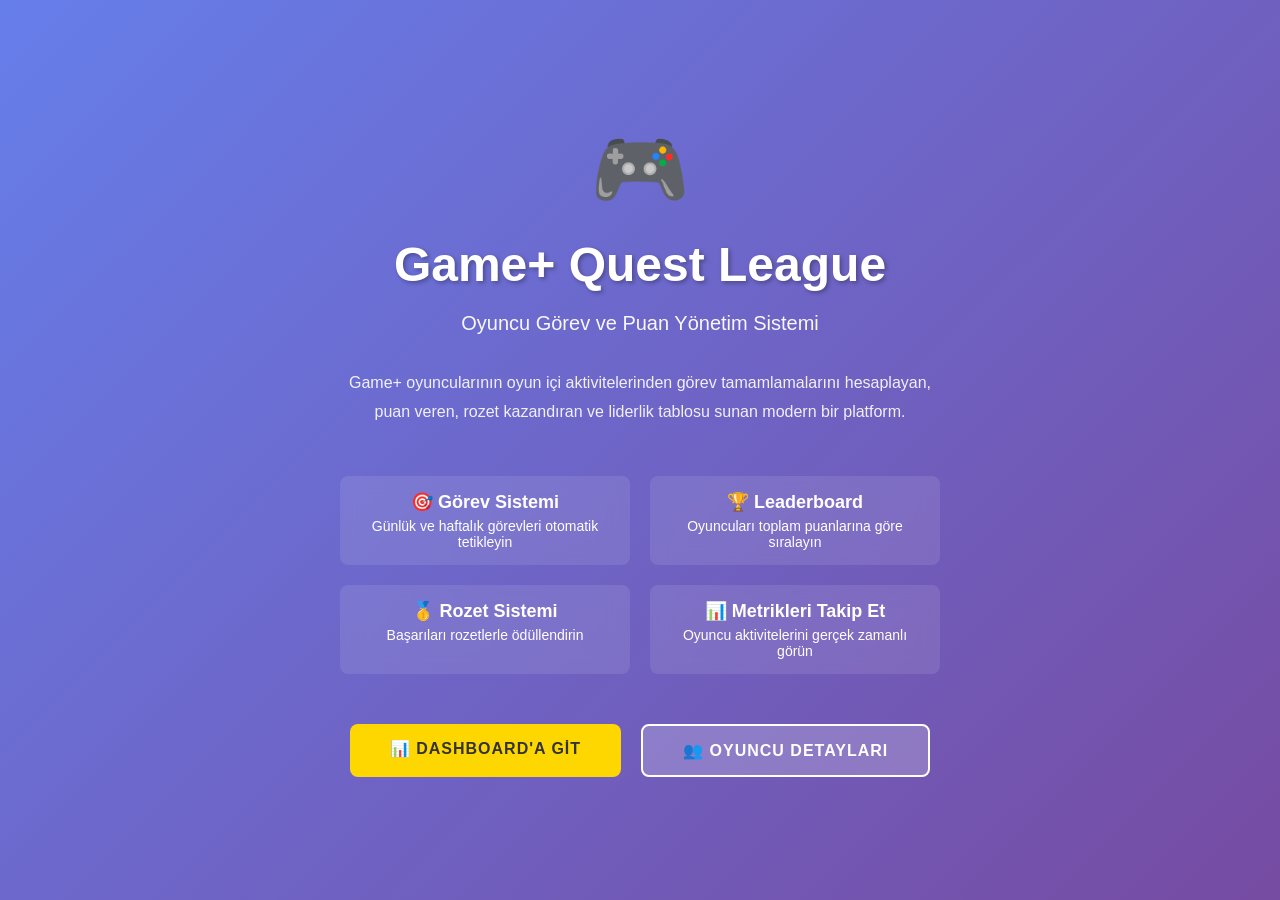
==== home.html @ eccdbdef "feat: Temel ana sayfa (home.html) ve navigasyon yapısı oluşturuldu - Projenin ana giriş sayfası olan" ====
<!DOCTYPE html>
<html lang="tr">
<head>
    <meta charset="UTF-8">
    <meta name="viewport" content="width=device-width, initial-scale=1.0">
    <title>Game+ Quest League | Ana Sayfa</title>
    <link rel="stylesheet" href="assets/styles.css">
    <style>
        .hero-section {
            min-height: 100vh;
            display: flex;
            flex-direction: column;
            justify-content: center;
            align-items: center;
            text-align: center;
            background: linear-gradient(135deg, #667eea 0%, #764ba2 100%);
            color: white;
            padding: 20px;
        }

        .hero-content {
            max-width: 600px;
        }

        .hero-logo {
            font-size: 80px;
            margin-bottom: 20px;
            animation: bounce 2s infinite;
        }

        @keyframes bounce {
            0%, 100% { transform: translateY(0); }
            50% { transform: translateY(-20px); }
        }

        .hero-title {
            font-size: 48px;
            font-weight: bold;
            margin-bottom: 15px;
            text-shadow: 2px 2px 4px rgba(0, 0, 0, 0.3);
        }

        .hero-subtitle {
            font-size: 20px;
            margin-bottom: 30px;
            opacity: 0.95;
            line-height: 1.6;
        }

        .hero-description {
            font-size: 16px;
            margin-bottom: 50px;
            opacity: 0.9;
            line-height: 1.8;
        }

        .hero-features {
            display: grid;
            grid-template-columns: 1fr 1fr;
            gap: 20px;
            margin-bottom: 50px;
            font-size: 14px;
        }

        .feature-item {
            background: rgba(255, 255, 255, 0.1);
            padding: 15px;
            border-radius: 8px;
            backdrop-filter: blur(10px);
        }

        .feature-item strong {
            display: block;
            margin-bottom: 5px;
            font-size: 18px;
        }

        .btn-group {
            display: flex;
            gap: 20px;
            justify-content: center;
            flex-wrap: wrap;
        }

        .btn-hero {
            padding: 15px 40px;
            font-size: 16px;
            font-weight: bold;
            border: none;
            border-radius: 8px;
            cursor: pointer;
            text-decoration: none;
            display: inline-block;
            transition: all 0.3s ease;
            text-transform: uppercase;
            letter-spacing: 1px;
        }

        .btn-dashboard {
            background: #FFD700;
            color: #333;
        }

        .btn-dashboard:hover {
            background: #FFF;
            transform: translateY(-3px);
            box-shadow: 0 10px 25px rgba(0, 0, 0, 0.3);
        }

        .btn-users {
            background: rgba(255, 255, 255, 0.2);
            color: white;
            border: 2px solid white;
        }

        .btn-users:hover {
            background: white;
            color: #764ba2;
            transform: translateY(-3px);
            box-shadow: 0 10px 25px rgba(0, 0, 0, 0.3);
        }

        @media (max-width: 600px) {
            .hero-title {
                font-size: 36px;
            }

            .hero-subtitle {
                font-size: 18px;
            }

            .hero-features {
                grid-template-columns: 1fr;
            }

            .btn-group {
                flex-direction: column;
            }

            .btn-hero {
                width: 100%;
            }
        }
    </style>
</head>
<body>
    <main class="hero-section">
        <div class="hero-content">
            <div class="hero-logo">🎮</div>
            <h1 class="hero-title">Game+ Quest League</h1>
            <p class="hero-subtitle">Oyuncu Görev ve Puan Yönetim Sistemi</p>
            
            <p class="hero-description">
                Game+ oyuncularının oyun içi aktivitelerinden görev tamamlamalarını hesaplayan, puan veren, rozet kazandıran ve liderlik tablosu sunan modern bir platform.
            </p>

            <div class="hero-features">
                <div class="feature-item">
                    <strong>🎯 Görev Sistemi</strong>
                    Günlük ve haftalık görevleri otomatik tetikleyin
                </div>
                <div class="feature-item">
                    <strong>🏆 Leaderboard</strong>
                    Oyuncuları toplam puanlarına göre sıralayın
                </div>
                <div class="feature-item">
                    <strong>🥇 Rozet Sistemi</strong>
                    Başarıları rozetlerle ödüllendirin
                </div>
                <div class="feature-item">
                    <strong>📊 Metrikleri Takip Et</strong>
                    Oyuncu aktivitelerini gerçek zamanlı görün
                </div>
            </div>

            <div class="btn-group">
                <a href="index.html" class="btn-hero btn-dashboard">📊 Dashboard'a Git</a>
                <a href="users.html" class="btn-hero btn-users">👥 Oyuncu Detayları</a>
            </div>
        </div>
    </main>
</body>
</html>
---- assets/styles.css ----
:root {
    --bg-dark: #121212;
    --bg-card: #1e1e1e;
    --bg-hover: #2a2a2a;
    --primary-yellow: #fcc010;
    --text-light: #f5f5f5;
    --text-muted: #a0a0a0;
    --success-green: #4caf50;
    --border-color: #333;
}

* { margin: 0; padding: 0; box-sizing: border-box; font-family: 'Segoe UI', Tahoma, Geneva, sans-serif; }
body { background-color: var(--bg-dark); color: var(--text-light); }

/* NAVBAR */
.navbar { display: flex; justify-content: space-between; align-items: center; padding: 1.2rem 2rem; background-color: var(--bg-card); border-bottom: 2px solid var(--primary-yellow); }
.navbar .logo { font-size: 1.5rem; font-weight: bold; color: var(--primary-yellow); }
.navbar a { color: var(--text-light); text-decoration: none; margin-left: 1.5rem; font-weight: 500; transition: color 0.3s; }
.navbar a.active, .navbar a:hover { color: var(--primary-yellow); }

/* LAYOUT VE KARTLAR */
.container { max-width: 1200px; margin: 2rem auto; padding: 0 1rem; }
.dashboard-grid { display: grid; grid-template-columns: 1fr 1fr; gap: 2rem; }

.card { background-color: var(--bg-card); border-radius: 8px; border: 1px solid var(--border-color); overflow: hidden; display: flex; flex-direction: column;}
.card-header { padding: 1.5rem; border-bottom: 1px solid var(--border-color); background-color: #181818; }
.card-header h2 { color: var(--primary-yellow); font-size: 1.4rem; }
.subtitle { color: var(--text-muted); font-size: 0.9rem; margin-top: 0.3rem; }

/* TABLOLAR */
.table-responsive { overflow-x: auto; max-height: 500px; overflow-y: auto; }
.data-table { width: 100%; border-collapse: collapse; text-align: left; }
.data-table th, .data-table td { padding: 1rem; border-bottom: 1px solid var(--border-color); }
.data-table th { background-color: #181818; color: var(--text-muted); font-size: 0.85rem; text-transform: uppercase; position: sticky; top: 0; }
.data-table tbody tr:hover { background-color: var(--bg-hover); }

.rank-cell { font-weight: bold; font-size: 1.1rem; }
.points-cell { font-weight: bold; color: var(--success-green); }
.loading-text { padding: 2rem; text-align: center; color: var(--text-muted); }

/* BUTONLAR */
.btn-detail { background-color: transparent; border: 1px solid var(--primary-yellow); color: var(--primary-yellow); padding: 0.4rem 0.8rem; border-radius: 4px; text-decoration: none; font-size: 0.85rem; transition: all 0.2s; cursor: pointer; display: inline-block;}
.btn-detail:hover { background-color: var(--primary-yellow); color: #000; font-weight: bold; }

@media (max-width: 768px) { .dashboard-grid { grid-template-columns: 1fr; } }

/* --- USER DETAIL ÖZEL STİLLERİ --- */
.details-grid { grid-template-columns: 1fr 1.2fr; margin-top: 2rem; }

.profile-header { display: flex; justify-content: space-between; align-items: center; padding: 2rem; border-left: 6px solid var(--primary-yellow); }
.user-info h2 { font-size: 1.8rem; }
.highlight { color: var(--primary-yellow); }
.user-score { text-align: right; }
.user-score .label { display: block; color: var(--text-muted); font-size: 0.8rem; }
.user-score .value { font-size: 2.2rem; font-weight: bold; color: var(--success-green); }

/* Metrikler */
.streak-box { background: rgba(252, 192, 16, 0.1); border: 1px solid var(--primary-yellow); padding: 1.5rem; border-radius: 8px; text-align: center; margin-bottom: 1.5rem; }
.streak-value { display: block; font-size: 1.8rem; font-weight: bold; color: var(--primary-yellow); }
.sub-title { font-size: 1rem; color: var(--primary-yellow); margin: 1.5rem 0 1rem 0; border-bottom: 1px solid #333; padding-bottom: 0.5rem; }
.stats-mini-grid { display: grid; grid-template-columns: repeat(3, 1fr); gap: 10px; }
.stat-item { background: #181818; padding: 10px; border-radius: 4px; text-align: center; border: 1px solid #333; }
.stat-item .val { display: block; font-weight: bold; font-size: 1.2rem; }
.stat-item .lbl { font-size: 0.75rem; color: var(--text-muted); }

/* Görevler */
.quest-display { padding: 1.5rem; }
.quest-box { border-radius: 8px; padding: 1.2rem; margin-bottom: 1rem; border: 1px solid #333; }
.quest-box.selected { border: 2px solid var(--success-green); background: rgba(76, 175, 80, 0.05); }
.quest-box.suppressed { opacity: 0.5; background: #181818; }
.q-header { display: flex; justify-content: space-between; font-size: 0.8rem; margin-bottom: 0.5rem; }
.q-tag { background: var(--success-green); color: white; padding: 2px 6px; border-radius: 4px; font-weight: bold; }
.q-reward { display: block; margin-top: 10px; font-weight: bold; color: var(--success-green); }
.suppressed .q-reward { color: var(--text-muted); }

/* Rozetler */
.badge-gold { background: #ffd700; color: #000; padding: 4px 10px; border-radius: 20px; font-weight: bold; font-size: 0.85rem; }

/* Bildirimler */
.notification-list { padding: 1rem; }
.notif-item { padding: 10px; border-bottom: 1px solid #333; font-size: 0.9rem; }
.notif-item small { color: var(--text-muted); }
.mt-2 { margin-top: 2rem; }
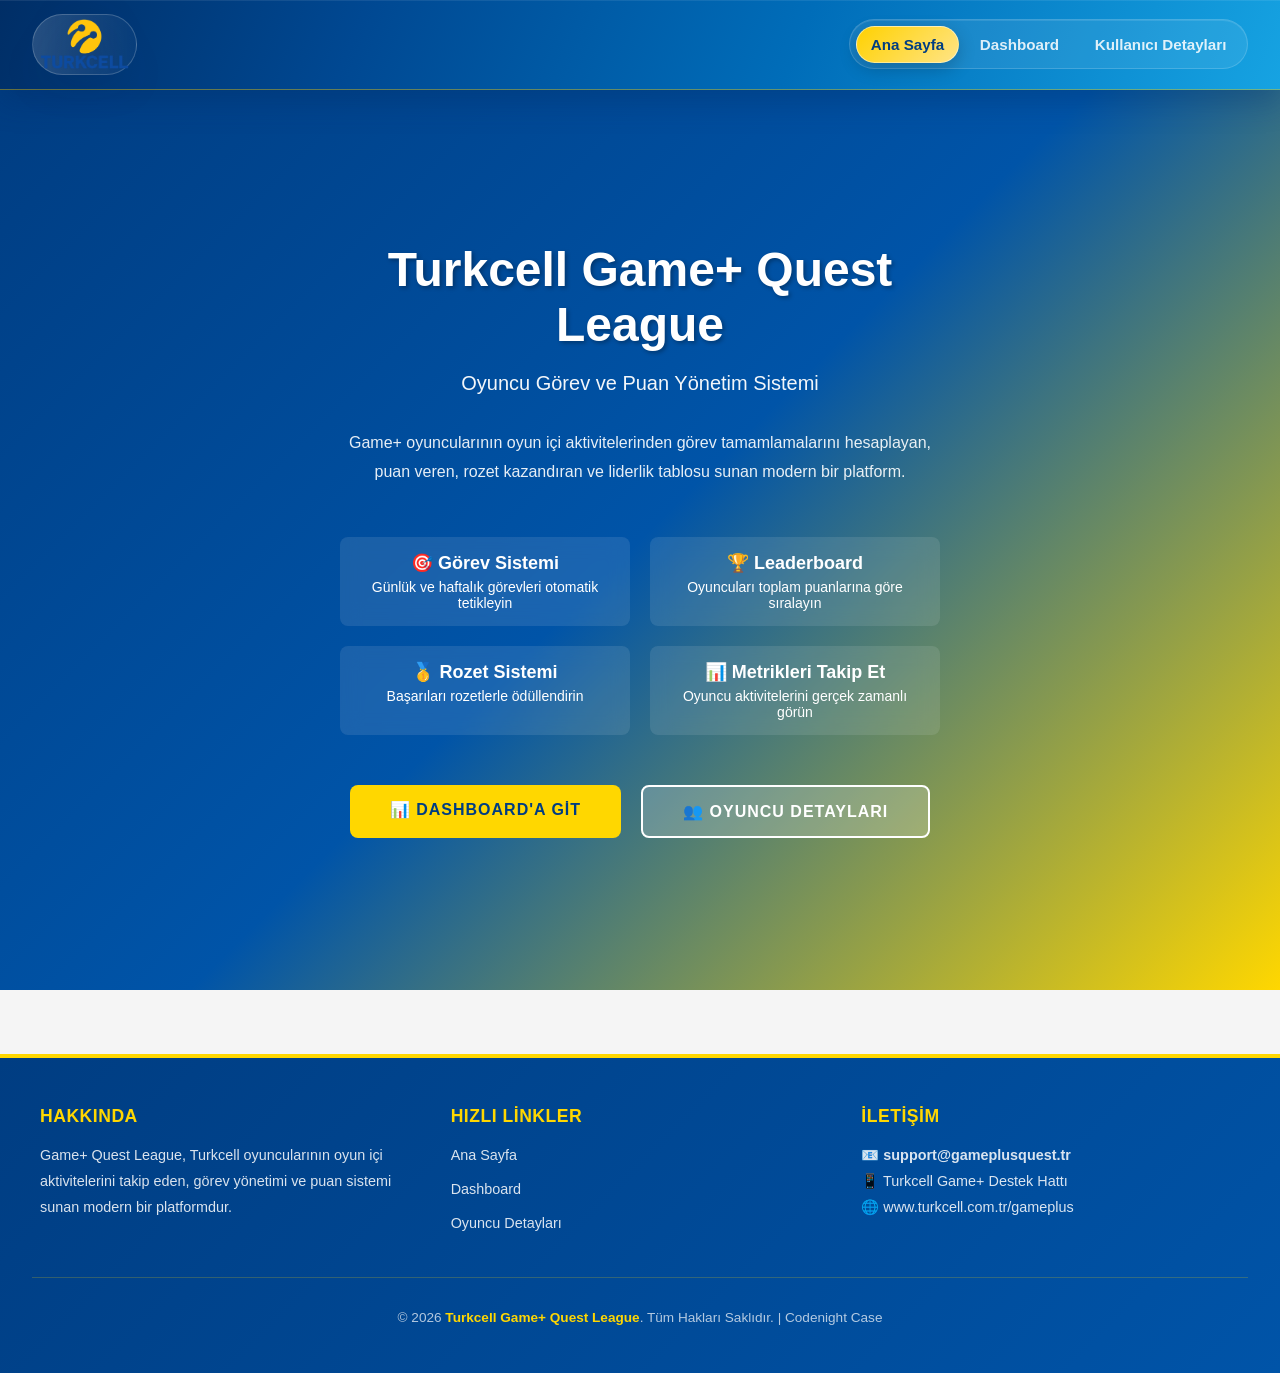
==== commit 112337e6: "style: Renk paleti güncellendi ve kurumsal logo eklendi - Game+ marka renklerine uygun CSS düzenleme" ====
--- a/home.html
+++ b/home.html
@@ -13,7 +13,7 @@
             justify-content: center;
             align-items: center;
             text-align: center;
-            background: linear-gradient(135deg, #667eea 0%, #764ba2 100%);
+            background: linear-gradient(135deg, #003D82 0%, #0054a8 50%, #FFD700 100%);
             color: white;
             padding: 20px;
         }
@@ -26,6 +26,12 @@
             font-size: 80px;
             margin-bottom: 20px;
             animation: bounce 2s infinite;
+            font-weight: bold;
+            background: linear-gradient(180deg, #FFD700 0%, #FFC500 100%);
+            -webkit-background-clip: text;
+            -webkit-text-fill-color: transparent;
+            background-clip: text;
+            text-shadow: 2px 2px 4px rgba(255, 215, 0, 0.3);
         }
 
         @keyframes bounce {
@@ -98,11 +104,12 @@
 
         .btn-dashboard {
             background: #FFD700;
-            color: #333;
+            color: #003D82;
         }
 
         .btn-dashboard:hover {
-            background: #FFF;
+            background: white;
+            color: #003D82;
             transform: translateY(-3px);
             box-shadow: 0 10px 25px rgba(0, 0, 0, 0.3);
         }
@@ -115,7 +122,7 @@
 
         .btn-users:hover {
             background: white;
-            color: #764ba2;
+            color: #003D82;
             transform: translateY(-3px);
             box-shadow: 0 10px 25px rgba(0, 0, 0, 0.3);
         }
@@ -144,10 +151,20 @@
     </style>
 </head>
 <body>
+    <header class="navbar">
+        <a class="brand-link" href="home.html" aria-label="Ana sayfaya git">
+            <img src="assets/logo.png" alt="Turkcell Logo" style="height: 50px; width: auto;">
+        </a>
+        <nav>
+            <a href="home.html" class="active">Ana Sayfa</a>
+            <a href="index.html">Dashboard</a>
+            <a href="users.html">Kullanıcı Detayları</a>
+        </nav>
+    </header>
+    
     <main class="hero-section">
         <div class="hero-content">
-            <div class="hero-logo">🎮</div>
-            <h1 class="hero-title">Game+ Quest League</h1>
+            <h1 class="hero-title">Turkcell Game+ Quest League</h1>
             <p class="hero-subtitle">Oyuncu Görev ve Puan Yönetim Sistemi</p>
             
             <p class="hero-description">
@@ -179,5 +196,29 @@
             </div>
         </div>
     </main>
+
+    <footer>
+        <div class="footer-content">
+            <div class="footer-section">
+                <h3>Hakkında</h3>
+                <p>Game+ Quest League, Turkcell oyuncularının oyun içi aktivitelerini takip eden, görev yönetimi ve puan sistemi sunan modern bir platformdur.</p>
+            </div>
+            <div class="footer-section">
+                <h3>Hızlı Linkler</h3>
+                <a href="home.html">Ana Sayfa</a><br>
+                <a href="index.html">Dashboard</a><br>
+                <a href="users.html">Oyuncu Detayları</a>
+            </div>
+            <div class="footer-section">
+                <h3>İletişim</h3>
+                <p>📧 <strong>support@gameplusquest.tr</strong></p>
+                <p>📱 Turkcell Game+ Destek Hattı</p>
+                <p>🌐 www.turkcell.com.tr/gameplus</p>
+            </div>
+        </div>
+        <div class="footer-bottom">
+            <p>&copy; 2026 <strong>Turkcell Game+ Quest League</strong>. Tüm Hakları Saklıdır. | Codenight Case</p>
+        </div>
+    </footer>
 </body>
 </html>
--- a/assets/styles.css
+++ b/assets/styles.css
@@ -1,83 +1,266 @@
 :root {
-    --bg-dark: #121212;
-    --bg-card: #1e1e1e;
-    --bg-hover: #2a2a2a;
-    --primary-yellow: #fcc010;
-    --text-light: #f5f5f5;
-    --text-muted: #a0a0a0;
+    --primary-blue: #00AEEF; /* Turkcell-benzeri parlak mavi */
+    --primary-blue-dark: #007FBF;
+    --primary-yellow: #FFD100; /* uyumlu sarı ton */
+    --bg-light: #F5F5F5;
+    --bg-white: #FFFFFF;
+    --text-dark: #333333;
+    --text-muted: #666666;
     --success-green: #4caf50;
-    --border-color: #333;
+    --border-color: #E0E0E0;
 }
 
 * { margin: 0; padding: 0; box-sizing: border-box; font-family: 'Segoe UI', Tahoma, Geneva, sans-serif; }
-body { background-color: var(--bg-dark); color: var(--text-light); }
+body { background-color: var(--bg-light); color: var(--text-dark); }
 
 /* NAVBAR */
-.navbar { display: flex; justify-content: space-between; align-items: center; padding: 1.2rem 2rem; background-color: var(--bg-card); border-bottom: 2px solid var(--primary-yellow); }
-.navbar .logo { font-size: 1.5rem; font-weight: bold; color: var(--primary-yellow); }
-.navbar a { color: var(--text-light); text-decoration: none; margin-left: 1.5rem; font-weight: 500; transition: color 0.3s; }
-.navbar a.active, .navbar a:hover { color: var(--primary-yellow); }
+.navbar { 
+    display: flex; 
+    justify-content: space-between; 
+    align-items: center; 
+    padding: 0.85rem 2rem; 
+    background: linear-gradient(112deg, #002e66 0%, #004892 28%, #006db9 62%, #16a3e2 100%);
+    border-bottom: 1px solid rgba(255, 209, 0, 0.4);
+    box-shadow: 0 12px 28px rgba(0, 40, 92, 0.28), inset 0 1px 0 rgba(255,255,255,0.08);
+    backdrop-filter: blur(6px);
+    position: sticky;
+    top: 0;
+    z-index: 100;
+}
+
+.navbar .brand-link {
+    display: flex;
+    align-items: center;
+    gap: 0;
+    text-decoration: none;
+    padding: 0.3rem 0.45rem;
+    border-radius: 999px;
+    background: linear-gradient(90deg, rgba(255,255,255,0.15), rgba(255,255,255,0.03));
+    border: 1px solid rgba(255,255,255,0.2);
+    transition: transform 0.2s ease, background 0.2s ease;
+}
+
+.navbar .brand-link:hover {
+    transform: translateY(-1px);
+    background: linear-gradient(90deg, rgba(255,255,255,0.22), rgba(255,255,255,0.06));
+}
+
+.navbar img {
+    height: 52px;
+    width: auto;
+    filter: drop-shadow(0 8px 20px rgba(0, 30, 84, 0.3));
+    transition: transform 0.25s ease, filter 0.25s ease;
+}
+
+.navbar img:hover {
+    transform: scale(1.05);
+}
+
+.navbar nav {
+    display: flex;
+    align-items: center;
+    gap: 0.35rem;
+    background: rgba(255, 255, 255, 0.08);
+    border: 1px solid rgba(255, 255, 255, 0.16);
+    border-radius: 999px;
+    padding: 0.35rem;
+    box-shadow: inset 0 1px 0 rgba(255,255,255,0.1);
+}
+
+.navbar a { 
+    color: rgba(255, 255, 255, 0.86);
+    text-decoration: none; 
+    margin-left: 0; 
+    font-weight: 600;
+    transition: all 0.2s ease; 
+    padding: 9px 14px; 
+    border-radius: 999px;
+    font-size: 0.95rem;
+    border: 1px solid transparent;
+    position: relative;
+}
+
+.navbar a:hover {
+    color: #FFFFFF;
+    background: rgba(255, 209, 0, 0.2);
+    border-color: rgba(255, 209, 0, 0.45);
+    transform: translateY(-1px);
+}
+
+.navbar a.active { 
+    color: #003D82;
+    background: linear-gradient(135deg, #FFD100, #FFE486);
+    border-color: rgba(255, 255, 255, 0.5);
+    box-shadow: 0 6px 18px rgba(0,0,0,0.2);
+}
+
+.navbar a:focus-visible,
+.btn-detail:focus-visible {
+    outline: 2px solid #FFD100;
+    outline-offset: 2px;
+}
 
 /* LAYOUT VE KARTLAR */
 .container { max-width: 1200px; margin: 2rem auto; padding: 0 1rem; }
 .dashboard-grid { display: grid; grid-template-columns: 1fr 1fr; gap: 2rem; }
 
-.card { background-color: var(--bg-card); border-radius: 8px; border: 1px solid var(--border-color); overflow: hidden; display: flex; flex-direction: column;}
-.card-header { padding: 1.5rem; border-bottom: 1px solid var(--border-color); background-color: #181818; }
-.card-header h2 { color: var(--primary-yellow); font-size: 1.4rem; }
+.card { background-color: var(--bg-white); border-radius: 8px; border: 1px solid var(--border-color); overflow: hidden; display: flex; flex-direction: column; box-shadow: 0 2px 6px rgba(0, 61, 130, 0.08); }
+.card-header { padding: 1.5rem; border-bottom: 1px solid var(--border-color); background-color: #F9F9F9; }
+.card-header h2 { color: var(--primary-blue); font-size: 1.4rem; }
 .subtitle { color: var(--text-muted); font-size: 0.9rem; margin-top: 0.3rem; }
 
 /* TABLOLAR */
 .table-responsive { overflow-x: auto; max-height: 500px; overflow-y: auto; }
 .data-table { width: 100%; border-collapse: collapse; text-align: left; }
 .data-table th, .data-table td { padding: 1rem; border-bottom: 1px solid var(--border-color); }
-.data-table th { background-color: #181818; color: var(--text-muted); font-size: 0.85rem; text-transform: uppercase; position: sticky; top: 0; }
-.data-table tbody tr:hover { background-color: var(--bg-hover); }
-
-.rank-cell { font-weight: bold; font-size: 1.1rem; }
+.data-table th { background-color: #F0F0F0; color: var(--primary-blue); font-size: 0.85rem; text-transform: uppercase; position: sticky; top: 0; font-weight: 600; }
+.data-table tbody tr:hover { background-color: #F9F9F9; }
+
+.rank-cell { font-weight: bold; font-size: 1.1rem; color: var(--primary-blue); }
 .points-cell { font-weight: bold; color: var(--success-green); }
 .loading-text { padding: 2rem; text-align: center; color: var(--text-muted); }
 
 /* BUTONLAR */
-.btn-detail { background-color: transparent; border: 1px solid var(--primary-yellow); color: var(--primary-yellow); padding: 0.4rem 0.8rem; border-radius: 4px; text-decoration: none; font-size: 0.85rem; transition: all 0.2s; cursor: pointer; display: inline-block;}
-.btn-detail:hover { background-color: var(--primary-yellow); color: #000; font-weight: bold; }
-
-@media (max-width: 768px) { .dashboard-grid { grid-template-columns: 1fr; } }
+.btn-detail { background: linear-gradient(135deg, var(--primary-blue), #0054a8); border: 1px solid #0076d6; color: white; padding: 0.55rem 1rem; border-radius: 999px; text-decoration: none; font-size: 0.85rem; transition: all 0.2s ease; cursor: pointer; display: inline-block; font-weight: 700; box-shadow: 0 4px 12px rgba(0, 84, 168, 0.28); letter-spacing: 0.2px; }
+.btn-detail:hover { transform: translateY(-2px) scale(1.02); box-shadow: 0 10px 20px rgba(0, 84, 168, 0.35); }
+.btn-detail:active { transform: translateY(0); box-shadow: 0 4px 12px rgba(0, 84, 168, 0.24); }
+
+@media (max-width: 768px) { 
+    .dashboard-grid { grid-template-columns: 1fr; }
+    
+    .navbar {
+        flex-direction: column;
+        gap: 1rem;
+        align-items: flex-start;
+    }
+    
+    .navbar .brand-link {
+        width: 100%;
+        justify-content: flex-start;
+    }
+    
+    .navbar nav {
+        width: 100%;
+        display: flex;
+        flex-wrap: wrap;
+        gap: 0.5rem;
+    }
+    
+    .navbar a {
+        margin-left: 0;
+        flex: 1;
+        text-align: center;
+        min-width: 100px;
+    }
+}
 
 /* --- USER DETAIL ÖZEL STİLLERİ --- */
 .details-grid { grid-template-columns: 1fr 1.2fr; margin-top: 2rem; }
 
-.profile-header { display: flex; justify-content: space-between; align-items: center; padding: 2rem; border-left: 6px solid var(--primary-yellow); }
-.user-info h2 { font-size: 1.8rem; }
-.highlight { color: var(--primary-yellow); }
+.profile-header { display: flex; justify-content: space-between; align-items: center; padding: 2rem; border-left: 6px solid var(--primary-yellow); background: linear-gradient(to right, rgba(0, 61, 130, 0.05), transparent); }
+.user-info h2 { font-size: 1.8rem; color: var(--text-dark); }
+.highlight { color: var(--primary-blue); font-weight: bold; }
 .user-score { text-align: right; }
 .user-score .label { display: block; color: var(--text-muted); font-size: 0.8rem; }
 .user-score .value { font-size: 2.2rem; font-weight: bold; color: var(--success-green); }
 
 /* Metrikler */
-.streak-box { background: rgba(252, 192, 16, 0.1); border: 1px solid var(--primary-yellow); padding: 1.5rem; border-radius: 8px; text-align: center; margin-bottom: 1.5rem; }
-.streak-value { display: block; font-size: 1.8rem; font-weight: bold; color: var(--primary-yellow); }
-.sub-title { font-size: 1rem; color: var(--primary-yellow); margin: 1.5rem 0 1rem 0; border-bottom: 1px solid #333; padding-bottom: 0.5rem; }
+.streak-box { background: linear-gradient(135deg, rgba(255, 215, 0, 0.1), rgba(0, 61, 130, 0.05)); border: 2px solid var(--primary-yellow); padding: 1.5rem; border-radius: 8px; text-align: center; margin-bottom: 1.5rem; }
+.streak-value { display: block; font-size: 1.8rem; font-weight: bold; color: var(--primary-blue); }
+.sub-title { font-size: 1rem; color: var(--primary-blue); margin: 1.5rem 0 1rem 0; border-bottom: 2px solid var(--primary-yellow); padding-bottom: 0.5rem; }
 .stats-mini-grid { display: grid; grid-template-columns: repeat(3, 1fr); gap: 10px; }
-.stat-item { background: #181818; padding: 10px; border-radius: 4px; text-align: center; border: 1px solid #333; }
-.stat-item .val { display: block; font-weight: bold; font-size: 1.2rem; }
+.stat-item { background: #F9F9F9; padding: 10px; border-radius: 4px; text-align: center; border: 1px solid var(--border-color); }
+.stat-item .val { display: block; font-weight: bold; font-size: 1.2rem; color: var(--primary-blue); }
 .stat-item .lbl { font-size: 0.75rem; color: var(--text-muted); }
 
 /* Görevler */
 .quest-display { padding: 1.5rem; }
-.quest-box { border-radius: 8px; padding: 1.2rem; margin-bottom: 1rem; border: 1px solid #333; }
-.quest-box.selected { border: 2px solid var(--success-green); background: rgba(76, 175, 80, 0.05); }
-.quest-box.suppressed { opacity: 0.5; background: #181818; }
+.quest-box { border-radius: 8px; padding: 1.2rem; margin-bottom: 1rem; border: 1px solid var(--border-color); }
+.quest-box.selected { border: 2px solid var(--success-green); background: rgba(76, 175, 80, 0.08); }
+.quest-box.suppressed { opacity: 0.6; background: #F5F5F5; }
 .q-header { display: flex; justify-content: space-between; font-size: 0.8rem; margin-bottom: 0.5rem; }
 .q-tag { background: var(--success-green); color: white; padding: 2px 6px; border-radius: 4px; font-weight: bold; }
+.q-priority { color: var(--primary-blue); font-weight: bold; }
 .q-reward { display: block; margin-top: 10px; font-weight: bold; color: var(--success-green); }
 .suppressed .q-reward { color: var(--text-muted); }
 
 /* Rozetler */
-.badge-gold { background: #ffd700; color: #000; padding: 4px 10px; border-radius: 20px; font-weight: bold; font-size: 0.85rem; }
+.badge-gold { background: linear-gradient(135deg, #FFD700, #FFC500); color: #003D82; padding: 6px 12px; border-radius: 20px; font-weight: bold; font-size: 0.85rem; }
+.badge { background: linear-gradient(135deg, var(--primary-blue), #0054a8); color: white; }
 
 /* Bildirimler */
 .notification-list { padding: 1rem; }
-.notif-item { padding: 10px; border-bottom: 1px solid #333; font-size: 0.9rem; }
+.notif-item { padding: 12px; border-left: 3px solid var(--primary-yellow); background: #F9F9F9; margin-bottom: 10px; border-radius: 4px; font-size: 0.9rem; }
+.notif-item p { color: var(--text-dark); }
 .notif-item small { color: var(--text-muted); }
-.mt-2 { margin-top: 2rem; }+
+/* User Selector */
+.user-selector-container { background: linear-gradient(135deg, var(--primary-blue), #0054a8); padding: 1.5rem; border-radius: 8px; margin-bottom: 2rem; }
+.user-selector-container label { color: white; font-weight: bold; margin-right: 10px; }
+.user-selector-container select { padding: 8px 12px; border: 1px solid var(--primary-yellow); border-radius: 4px; background: white; color: var(--text-dark); font-weight: 500; }
+
+.mt-2 { margin-top: 2rem; }
+.card-body { padding: 1.5rem; }
+
+/* FOOTER */
+footer {
+    background: linear-gradient(135deg, #003D82 0%, #0054a8 100%);
+    color: white;
+    padding: 3rem 2rem;
+    margin-top: 4rem;
+    border-top: 4px solid #FFD700;
+}
+
+.footer-content {
+    max-width: 1200px;
+    margin: 0 auto;
+    display: grid;
+    grid-template-columns: 1fr 1fr 1fr;
+    gap: 2rem;
+}
+
+.footer-section h3 {
+    color: #FFD700;
+    margin-bottom: 1rem;
+    font-size: 1.1rem;
+    text-transform: uppercase;
+    letter-spacing: 0.5px;
+}
+
+.footer-section p, .footer-section a {
+    color: rgba(255, 255, 255, 0.85);
+    line-height: 1.8;
+    font-size: 0.9rem;
+}
+
+.footer-section a {
+    text-decoration: none;
+    transition: all 0.3s ease;
+    display: inline-block;
+    margin-bottom: 0.5rem;
+}
+
+.footer-section a:hover {
+    color: #FFD700;
+    transform: translateX(5px);
+}
+
+.footer-bottom {
+    border-top: 1px solid rgba(255, 215, 0, 0.2);
+    margin-top: 2rem;
+    padding-top: 2rem;
+    text-align: center;
+    color: rgba(255, 255, 255, 0.7);
+    font-size: 0.85rem;
+}
+
+.footer-bottom strong {
+    color: #FFD700;
+}
+
+@media (max-width: 768px) {
+    .footer-content {
+        grid-template-columns: 1fr;
+        gap: 1.5rem;
+    }
+}
